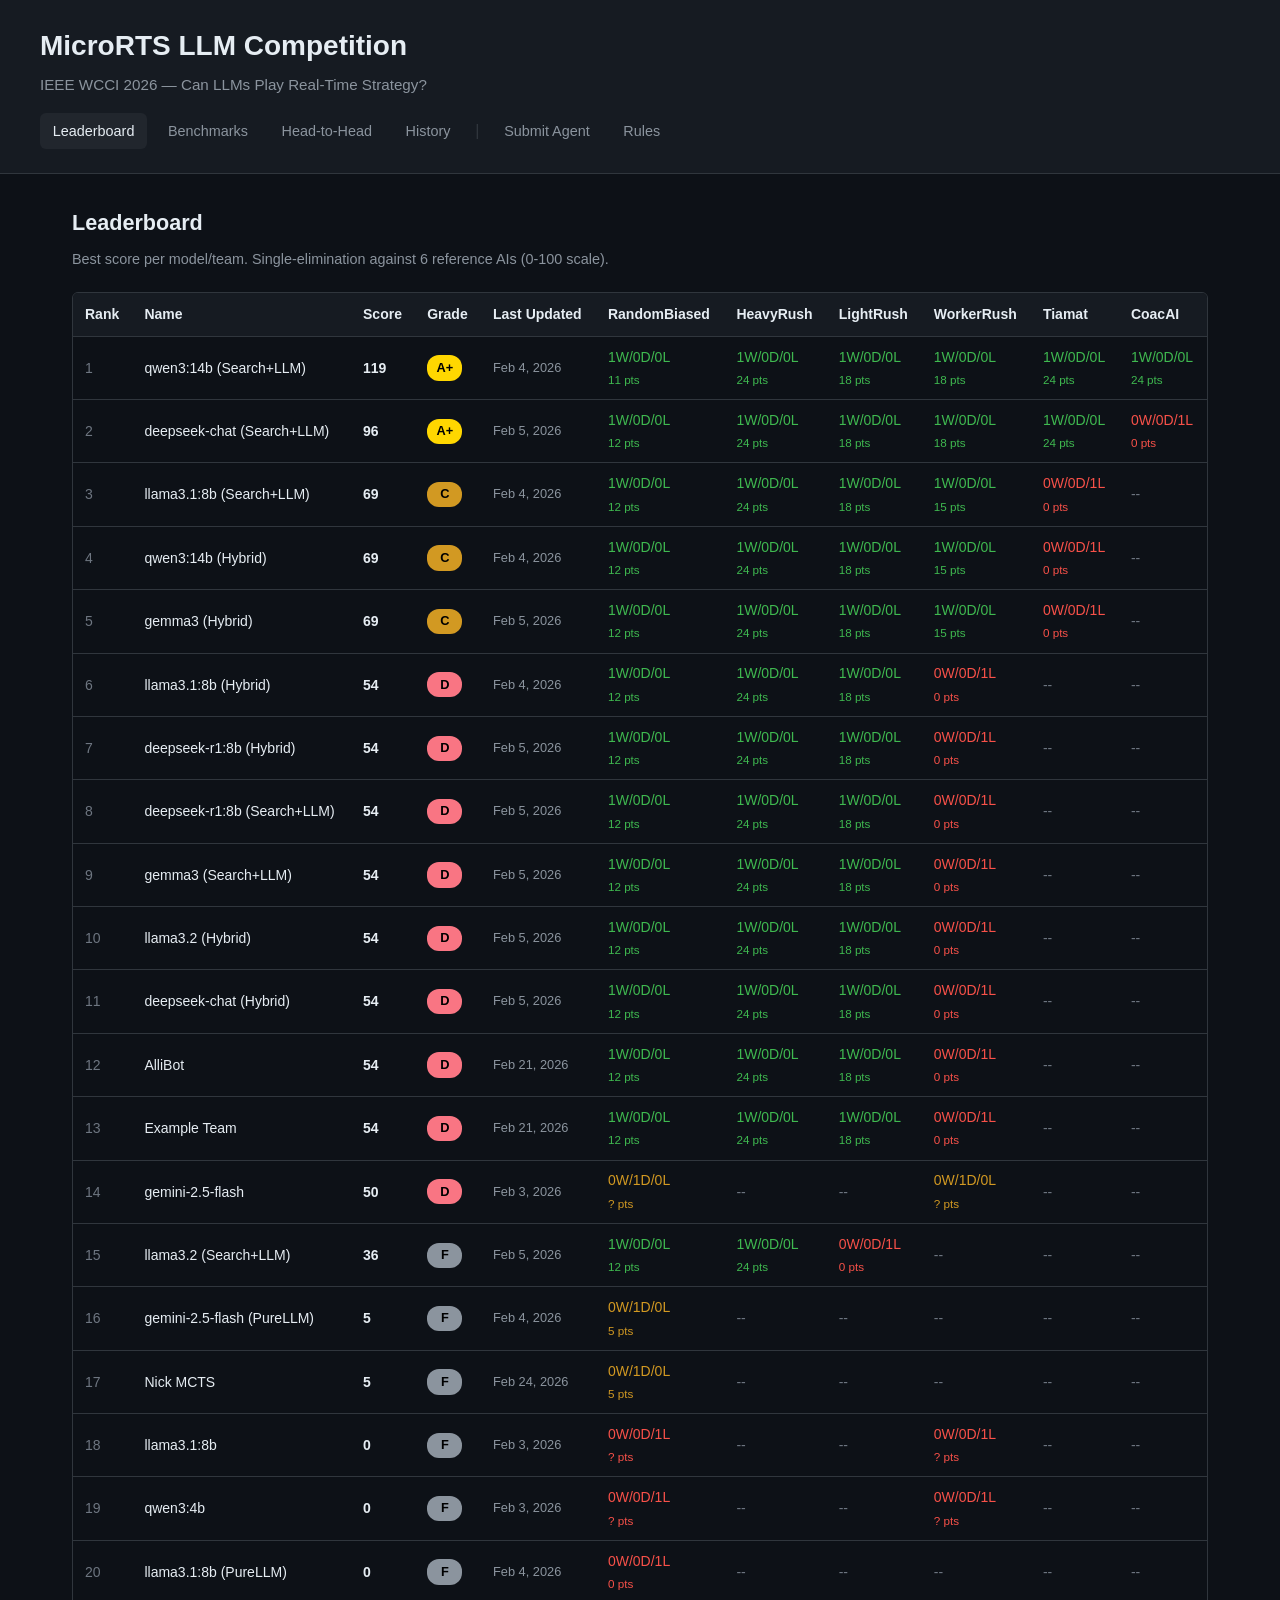
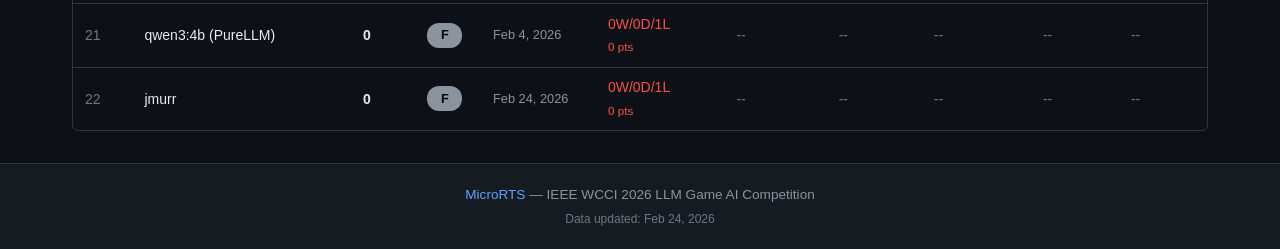
==== docs/index.html @ d6735607 "Tournament results 2026-02-24: nick-mcts and jmurr submissions - Run tournament with 4 submissions (" ====
<!DOCTYPE html>
<html lang="en">
<head>
    <meta charset="UTF-8">
    <meta name="viewport" content="width=device-width, initial-scale=1.0">
    <title>MicroRTS LLM Competition</title>
    <link rel="stylesheet" href="style.css">
</head>
<body>
    <header>
        <div class="header-content">
            <h1>MicroRTS LLM Competition</h1>
            <p class="subtitle">IEEE WCCI 2026 &mdash; Can LLMs Play Real-Time Strategy?</p>
            <nav>
                <a href="#leaderboard" class="tab active" data-tab="leaderboard">Leaderboard</a>
                <a href="#benchmarks" class="tab" data-tab="benchmarks">Benchmarks</a>
                <a href="#h2h" class="tab" data-tab="h2h">Head-to-Head</a>
                <a href="#history" class="tab" data-tab="history">History</a>
                <span class="nav-sep">|</span>
                <a href="submit.html">Submit Agent</a>
                <a href="rules.html">Rules</a>
            </nav>
        </div>
    </header>

    <main>
        <!-- Leaderboard Tab -->
        <section id="leaderboard" class="tab-content active">
            <h2>Leaderboard</h2>
            <p class="section-desc">
                Best score per model/team. Single-elimination against 6 reference AIs (0-100 scale).
            </p>
            <div class="table-container">
                <table id="leaderboard-table">
                    <thead>
                        <tr>
                            <th>Rank</th>
                            <th>Name</th>
                            <th>Score</th>
                            <th>Grade</th>
                            <th>Last Updated</th>
                            <th>RandomBiased</th>
                            <th>HeavyRush</th>
                            <th>LightRush</th>
                            <th>WorkerRush</th>
                            <th>Tiamat</th>
                            <th>CoacAI</th>
                        </tr>
                    </thead>
                    <tbody></tbody>
                </table>
            </div>
        </section>

        <!-- Benchmarks Tab -->
        <section id="benchmarks" class="tab-content">
            <h2>Benchmark Scores</h2>
            <p class="section-desc">
                All recorded benchmark runs, showing score progression over time.
            </p>
            <div class="table-container">
                <table id="benchmarks-table">
                    <thead>
                        <tr>
                            <th>Name</th>
                            <th>Score</th>
                            <th>Grade</th>
                            <th>Source</th>
                            <th>Date</th>
                        </tr>
                    </thead>
                    <tbody></tbody>
                </table>
            </div>
        </section>

        <!-- Head-to-Head Tab -->
        <section id="h2h" class="tab-content">
            <h2>Head-to-Head Matrix</h2>
            <p class="section-desc">
                Direct matchup results between agents (supplementary, does not affect benchmark scores).
            </p>
            <div class="table-container">
                <table id="h2h-table">
                    <thead></thead>
                    <tbody></tbody>
                </table>
            </div>
            <p id="h2h-empty" class="empty-msg" style="display:none;">
                No head-to-head data available yet.
            </p>
        </section>

        <!-- History Tab -->
        <section id="history" class="tab-content">
            <h2>Tournament History</h2>
            <p class="section-desc">
                Chronological record of all benchmark and tournament runs.
            </p>
            <div class="table-container">
                <table id="history-table">
                    <thead>
                        <tr>
                            <th>Date</th>
                            <th>Name</th>
                            <th>Score</th>
                            <th>Grade</th>
                            <th>Source</th>
                            <th>Map</th>
                        </tr>
                    </thead>
                    <tbody></tbody>
                </table>
            </div>
        </section>
    </main>

    <footer>
        <div class="footer-content">
            <p>
                <a href="https://github.com/drchangliu/MicroRTS/">MicroRTS</a> &mdash;
                IEEE WCCI 2026 LLM Game AI Competition
            </p>
            <p class="generated-at" id="generated-at"></p>
        </div>
    </footer>

    <script src="app.js"></script>
</body>
</html>
---- docs/style.css ----
/* MicroRTS LLM Competition - Dark Theme */

:root {
    --bg-primary: #0d1117;
    --bg-secondary: #161b22;
    --bg-tertiary: #21262d;
    --border: #30363d;
    --text-primary: #e6edf3;
    --text-secondary: #8b949e;
    --text-muted: #6e7681;
    --accent: #58a6ff;
    --accent-hover: #79c0ff;

    /* Grade colors */
    --grade-aplus: #ffd700;
    --grade-a: #3fb950;
    --grade-b: #58a6ff;
    --grade-c: #d29922;
    --grade-d: #f97583;
    --grade-f: #8b949e;

    /* Result colors */
    --win: #3fb950;
    --loss: #f85149;
    --draw: #d29922;
}

* {
    margin: 0;
    padding: 0;
    box-sizing: border-box;
}

body {
    font-family: -apple-system, BlinkMacSystemFont, "Segoe UI", Helvetica, Arial, sans-serif;
    background: var(--bg-primary);
    color: var(--text-primary);
    line-height: 1.6;
    min-height: 100vh;
    display: flex;
    flex-direction: column;
}

/* Header */
header {
    background: var(--bg-secondary);
    border-bottom: 1px solid var(--border);
    padding: 1.5rem 2rem;
}

.header-content {
    max-width: 1200px;
    margin: 0 auto;
}

header h1 {
    font-size: 1.75rem;
    font-weight: 600;
    margin-bottom: 0.25rem;
}

.subtitle {
    color: var(--text-secondary);
    font-size: 0.95rem;
    margin-bottom: 1rem;
}

nav {
    display: flex;
    gap: 0.5rem;
    align-items: center;
    flex-wrap: wrap;
}

nav a {
    color: var(--text-secondary);
    text-decoration: none;
    padding: 0.4rem 0.8rem;
    border-radius: 6px;
    font-size: 0.9rem;
    transition: background 0.15s, color 0.15s;
}

nav a:hover {
    color: var(--text-primary);
    background: var(--bg-tertiary);
}

nav a.tab.active {
    color: var(--text-primary);
    background: var(--bg-tertiary);
    font-weight: 500;
}

.nav-sep {
    color: var(--border);
    margin: 0 0.25rem;
}

/* Main */
main {
    max-width: 1200px;
    margin: 0 auto;
    padding: 2rem;
    width: 100%;
    flex: 1;
}

.tab-content {
    display: none;
}

.tab-content.active {
    display: block;
}

h2 {
    font-size: 1.35rem;
    font-weight: 600;
    margin-bottom: 0.5rem;
}

.section-desc {
    color: var(--text-secondary);
    font-size: 0.9rem;
    margin-bottom: 1.25rem;
}

/* Tables */
.table-container {
    overflow-x: auto;
    border: 1px solid var(--border);
    border-radius: 6px;
}

table {
    width: 100%;
    border-collapse: collapse;
    font-size: 0.875rem;
}

thead {
    background: var(--bg-secondary);
}

th {
    padding: 0.65rem 0.75rem;
    text-align: left;
    font-weight: 600;
    color: var(--text-primary);
    border-bottom: 1px solid var(--border);
    white-space: nowrap;
}

td {
    padding: 0.55rem 0.75rem;
    border-bottom: 1px solid var(--border);
    white-space: nowrap;
}

tbody tr:last-child td {
    border-bottom: none;
}

tbody tr:hover {
    background: var(--bg-secondary);
}

/* Grade badges */
.grade {
    display: inline-block;
    padding: 0.15rem 0.5rem;
    border-radius: 12px;
    font-weight: 600;
    font-size: 0.8rem;
    min-width: 2.2rem;
    text-align: center;
}

.grade-aplus { background: var(--grade-aplus); color: #000; }
.grade-a     { background: var(--grade-a); color: #000; }
.grade-b     { background: var(--grade-b); color: #000; }
.grade-c     { background: var(--grade-c); color: #000; }
.grade-d     { background: var(--grade-d); color: #000; }
.grade-f     { background: var(--grade-f); color: #000; }

/* Opponent result cells */
.result-win  { color: var(--win); font-weight: 500; }
.result-loss { color: var(--loss); font-weight: 500; }
.result-draw { color: var(--draw); font-weight: 500; }
.result-skip { color: var(--text-muted); }

/* Score column */
.score-cell {
    font-weight: 600;
    font-variant-numeric: tabular-nums;
}

/* Rank column */
.rank-cell {
    color: var(--text-muted);
    font-weight: 500;
}

/* Date column */
.date-cell {
    color: var(--text-secondary);
    font-size: 0.8rem;
}

/* H2H matrix */
#h2h-table th,
#h2h-table td {
    text-align: center;
    min-width: 4rem;
}

#h2h-table th:first-child,
#h2h-table td:first-child {
    text-align: left;
    font-weight: 500;
}

.h2h-self {
    background: var(--bg-tertiary);
    color: var(--text-muted);
}

/* Source badge */
.source-badge {
    display: inline-block;
    padding: 0.1rem 0.4rem;
    border-radius: 4px;
    font-size: 0.75rem;
    background: var(--bg-tertiary);
    color: var(--text-secondary);
    border: 1px solid var(--border);
}

/* Empty message */
.empty-msg {
    color: var(--text-muted);
    text-align: center;
    padding: 2rem;
    font-style: italic;
}

/* Footer */
footer {
    background: var(--bg-secondary);
    border-top: 1px solid var(--border);
    padding: 1.25rem 2rem;
    text-align: center;
}

.footer-content {
    max-width: 1200px;
    margin: 0 auto;
}

footer p {
    color: var(--text-secondary);
    font-size: 0.85rem;
}

footer a {
    color: var(--accent);
    text-decoration: none;
}

footer a:hover {
    color: var(--accent-hover);
    text-decoration: underline;
}

.generated-at {
    color: var(--text-muted);
    font-size: 0.75rem;
    margin-top: 0.25rem;
}

/* Content pages (submit, rules) */
.page-content {
    max-width: 800px;
    margin: 0 auto;
    padding: 2rem;
}

.page-content h1 {
    font-size: 1.5rem;
    margin-bottom: 1rem;
    padding-bottom: 0.5rem;
    border-bottom: 1px solid var(--border);
}

.page-content h2 {
    font-size: 1.2rem;
    margin-top: 1.5rem;
    margin-bottom: 0.75rem;
}

.page-content h3 {
    font-size: 1rem;
    margin-top: 1.25rem;
    margin-bottom: 0.5rem;
}

.page-content p,
.page-content li {
    color: var(--text-secondary);
    margin-bottom: 0.5rem;
}

.page-content ul,
.page-content ol {
    padding-left: 1.5rem;
    margin-bottom: 1rem;
}

.page-content code {
    background: var(--bg-tertiary);
    padding: 0.15rem 0.35rem;
    border-radius: 4px;
    font-size: 0.85em;
    color: var(--accent);
}

.page-content pre {
    background: var(--bg-tertiary);
    border: 1px solid var(--border);
    border-radius: 6px;
    padding: 1rem;
    overflow-x: auto;
    margin-bottom: 1rem;
}

.page-content pre code {
    background: none;
    padding: 0;
    color: var(--text-primary);
}

.page-content table {
    margin-bottom: 1rem;
    border: 1px solid var(--border);
    border-radius: 6px;
    overflow: hidden;
}

.back-link {
    display: inline-block;
    margin-bottom: 1rem;
    color: var(--accent);
    text-decoration: none;
    font-size: 0.9rem;
}

.back-link:hover {
    text-decoration: underline;
}

/* Responsive */
@media (max-width: 768px) {
    header {
        padding: 1rem;
    }

    header h1 {
        font-size: 1.35rem;
    }

    main {
        padding: 1rem;
    }

    nav {
        gap: 0.25rem;
    }

    nav a {
        padding: 0.3rem 0.5rem;
        font-size: 0.8rem;
    }

    .page-content {
        padding: 1rem;
    }
}
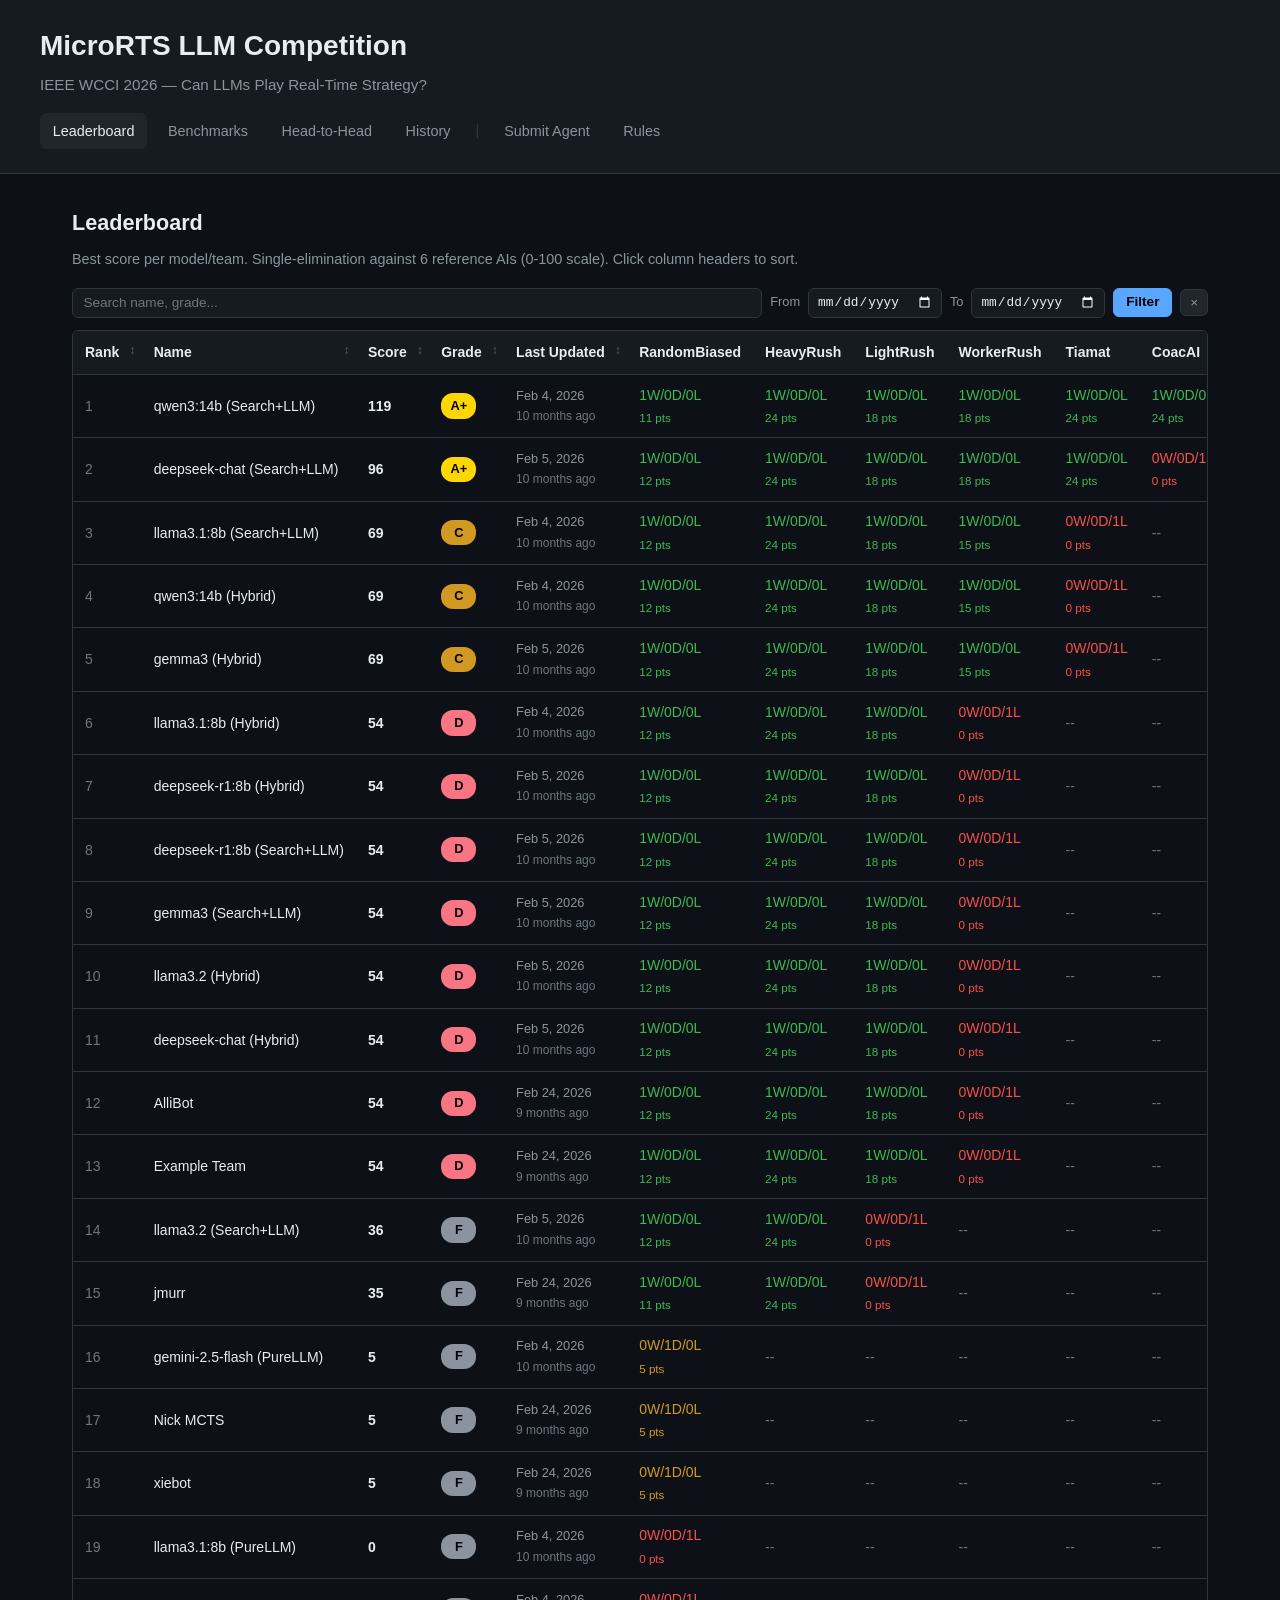
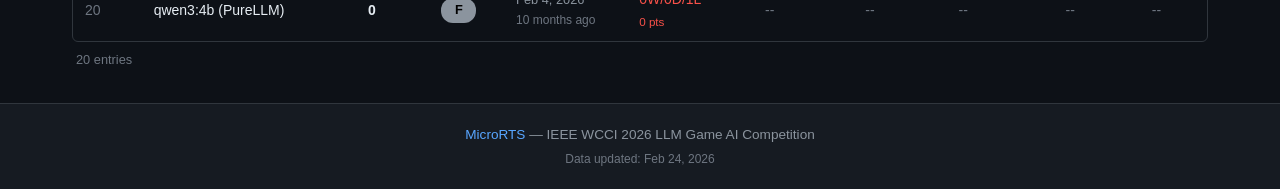
==== commit 4d1a760b: "Fix interactive leaderboard: sort, search, and filter now work - Move event handler attachment befor" ====
--- a/docs/index.html
+++ b/docs/index.html
@@ -29,16 +29,26 @@
             <h2>Leaderboard</h2>
             <p class="section-desc">
                 Best score per model/team. Single-elimination against 6 reference AIs (0-100 scale).
+                Click column headers to sort.
             </p>
+            <div class="toolbar">
+                <input type="text" id="leaderboard-search" class="search-input" placeholder="Search name, grade...">
+                <label class="date-label">From</label>
+                <input type="date" id="leaderboard-date-from" class="date-input">
+                <label class="date-label">To</label>
+                <input type="date" id="leaderboard-date-to" class="date-input">
+                <button id="leaderboard-filter-btn" class="btn-filter">Filter</button>
+                <button id="leaderboard-date-clear" class="btn-clear" title="Clear filters">&times;</button>
+            </div>
             <div class="table-container">
-                <table id="leaderboard-table">
+                <table id="leaderboard-table" class="sortable">
                     <thead>
                         <tr>
-                            <th>Rank</th>
-                            <th>Name</th>
-                            <th>Score</th>
-                            <th>Grade</th>
-                            <th>Last Updated</th>
+                            <th data-sort="rank" data-type="number">Rank</th>
+                            <th data-sort="name" data-type="string">Name</th>
+                            <th data-sort="score" data-type="number">Score</th>
+                            <th data-sort="grade" data-type="grade">Grade</th>
+                            <th data-sort="date" data-type="date">Last Updated</th>
                             <th>RandomBiased</th>
                             <th>HeavyRush</th>
                             <th>LightRush</th>
@@ -50,6 +60,7 @@
                     <tbody></tbody>
                 </table>
             </div>
+            <p class="result-count" id="leaderboard-count"></p>
         </section>
 
         <!-- Benchmarks Tab -->
@@ -57,21 +68,32 @@
             <h2>Benchmark Scores</h2>
             <p class="section-desc">
                 All recorded benchmark runs, showing score progression over time.
+                Click column headers to sort.
             </p>
+            <div class="toolbar">
+                <input type="text" id="benchmarks-search" class="search-input" placeholder="Search name, source, grade...">
+                <label class="date-label">From</label>
+                <input type="date" id="benchmarks-date-from" class="date-input">
+                <label class="date-label">To</label>
+                <input type="date" id="benchmarks-date-to" class="date-input">
+                <button id="benchmarks-filter-btn" class="btn-filter">Filter</button>
+                <button id="benchmarks-date-clear" class="btn-clear" title="Clear filters">&times;</button>
+            </div>
             <div class="table-container">
-                <table id="benchmarks-table">
+                <table id="benchmarks-table" class="sortable">
                     <thead>
                         <tr>
-                            <th>Name</th>
-                            <th>Score</th>
-                            <th>Grade</th>
-                            <th>Source</th>
-                            <th>Date</th>
+                            <th data-sort="name" data-type="string">Name</th>
+                            <th data-sort="score" data-type="number">Score</th>
+                            <th data-sort="grade" data-type="grade">Grade</th>
+                            <th data-sort="source" data-type="string">Source</th>
+                            <th data-sort="date" data-type="date">Date</th>
                         </tr>
                     </thead>
                     <tbody></tbody>
                 </table>
             </div>
+            <p class="result-count" id="benchmarks-count"></p>
         </section>
 
         <!-- Head-to-Head Tab -->
@@ -96,22 +118,33 @@
             <h2>Tournament History</h2>
             <p class="section-desc">
                 Chronological record of all benchmark and tournament runs.
+                Click column headers to sort.
             </p>
+            <div class="toolbar">
+                <input type="text" id="history-search" class="search-input" placeholder="Search name, source, map...">
+                <label class="date-label">From</label>
+                <input type="date" id="history-date-from" class="date-input">
+                <label class="date-label">To</label>
+                <input type="date" id="history-date-to" class="date-input">
+                <button id="history-filter-btn" class="btn-filter">Filter</button>
+                <button id="history-date-clear" class="btn-clear" title="Clear filters">&times;</button>
+            </div>
             <div class="table-container">
-                <table id="history-table">
+                <table id="history-table" class="sortable">
                     <thead>
                         <tr>
-                            <th>Date</th>
-                            <th>Name</th>
-                            <th>Score</th>
-                            <th>Grade</th>
-                            <th>Source</th>
-                            <th>Map</th>
+                            <th data-sort="date" data-type="date">Date</th>
+                            <th data-sort="name" data-type="string">Name</th>
+                            <th data-sort="score" data-type="number">Score</th>
+                            <th data-sort="grade" data-type="grade">Grade</th>
+                            <th data-sort="source" data-type="string">Source</th>
+                            <th data-sort="map" data-type="string">Map</th>
                         </tr>
                     </thead>
                     <tbody></tbody>
                 </table>
             </div>
+            <p class="result-count" id="history-count"></p>
         </section>
     </main>
 
--- a/docs/style.css
+++ b/docs/style.css
@@ -123,7 +123,104 @@
 .section-desc {
     color: var(--text-secondary);
     font-size: 0.9rem;
-    margin-bottom: 1.25rem;
+    margin-bottom: 1rem;
+}
+
+/* Toolbar: search + date filter on one line */
+.toolbar {
+    display: flex;
+    gap: 0.5rem;
+    align-items: center;
+    margin-bottom: 0.75rem;
+    flex-wrap: nowrap;
+}
+
+.search-input {
+    flex: 1 1 200px;
+    min-width: 120px;
+    padding: 0.4rem 0.65rem;
+    background: var(--bg-secondary);
+    border: 1px solid var(--border);
+    border-radius: 6px;
+    color: var(--text-primary);
+    font-size: 0.85rem;
+    outline: none;
+    transition: border-color 0.15s;
+}
+
+.search-input:focus {
+    border-color: var(--accent);
+}
+
+.search-input::placeholder {
+    color: var(--text-muted);
+}
+
+.date-label {
+    color: var(--text-secondary);
+    font-size: 0.8rem;
+    flex-shrink: 0;
+}
+
+.date-input {
+    padding: 0.35rem 0.5rem;
+    background: var(--bg-secondary);
+    border: 1px solid var(--border);
+    border-radius: 6px;
+    color: var(--text-primary);
+    font-size: 0.8rem;
+    outline: none;
+    color-scheme: dark;
+    flex-shrink: 0;
+}
+
+.date-input:focus {
+    border-color: var(--accent);
+}
+
+.btn-filter {
+    background: var(--accent);
+    border: 1px solid var(--accent);
+    border-radius: 6px;
+    color: #000;
+    cursor: pointer;
+    padding: 0.35rem 0.75rem;
+    font-size: 0.85rem;
+    font-weight: 600;
+    line-height: 1.2;
+    flex-shrink: 0;
+    transition: background 0.15s;
+}
+
+.btn-filter:hover {
+    background: var(--accent-hover);
+    border-color: var(--accent-hover);
+}
+
+.btn-clear {
+    background: var(--bg-tertiary);
+    border: 1px solid var(--border);
+    border-radius: 6px;
+    color: var(--text-secondary);
+    cursor: pointer;
+    padding: 0.35rem 0.55rem;
+    font-size: 0.85rem;
+    line-height: 1;
+    flex-shrink: 0;
+    transition: background 0.15s, color 0.15s;
+}
+
+.btn-clear:hover {
+    background: var(--border);
+    color: var(--text-primary);
+}
+
+/* Result count */
+.result-count {
+    color: var(--text-muted);
+    font-size: 0.8rem;
+    margin-top: 0.5rem;
+    padding-left: 0.25rem;
 }
 
 /* Tables */
@@ -150,6 +247,39 @@
     color: var(--text-primary);
     border-bottom: 1px solid var(--border);
     white-space: nowrap;
+}
+
+/* Sortable column headers */
+th[data-sort] {
+    cursor: pointer;
+    user-select: none;
+    position: relative;
+    padding-right: 1.4rem;
+    transition: color 0.15s;
+}
+
+th[data-sort]:hover {
+    color: var(--accent);
+}
+
+th[data-sort]::after {
+    content: '\2195';
+    position: absolute;
+    right: 0.4rem;
+    opacity: 0.3;
+    font-size: 0.75rem;
+}
+
+th[data-sort].sort-asc::after {
+    content: '\2191';
+    opacity: 0.9;
+    color: var(--accent);
+}
+
+th[data-sort].sort-desc::after {
+    content: '\2193';
+    opacity: 0.9;
+    color: var(--accent);
 }
 
 td {
@@ -208,6 +338,11 @@
     font-size: 0.8rem;
 }
 
+.date-cell .time-ago {
+    color: var(--text-muted);
+    font-size: 0.75rem;
+}
+
 /* H2H matrix */
 #h2h-table th,
 #h2h-table td {
@@ -385,4 +520,13 @@
     .page-content {
         padding: 1rem;
     }
-}
+
+    .toolbar {
+        flex-wrap: wrap;
+    }
+
+    .search-input {
+        flex-basis: 100%;
+        min-width: 0;
+    }
+}
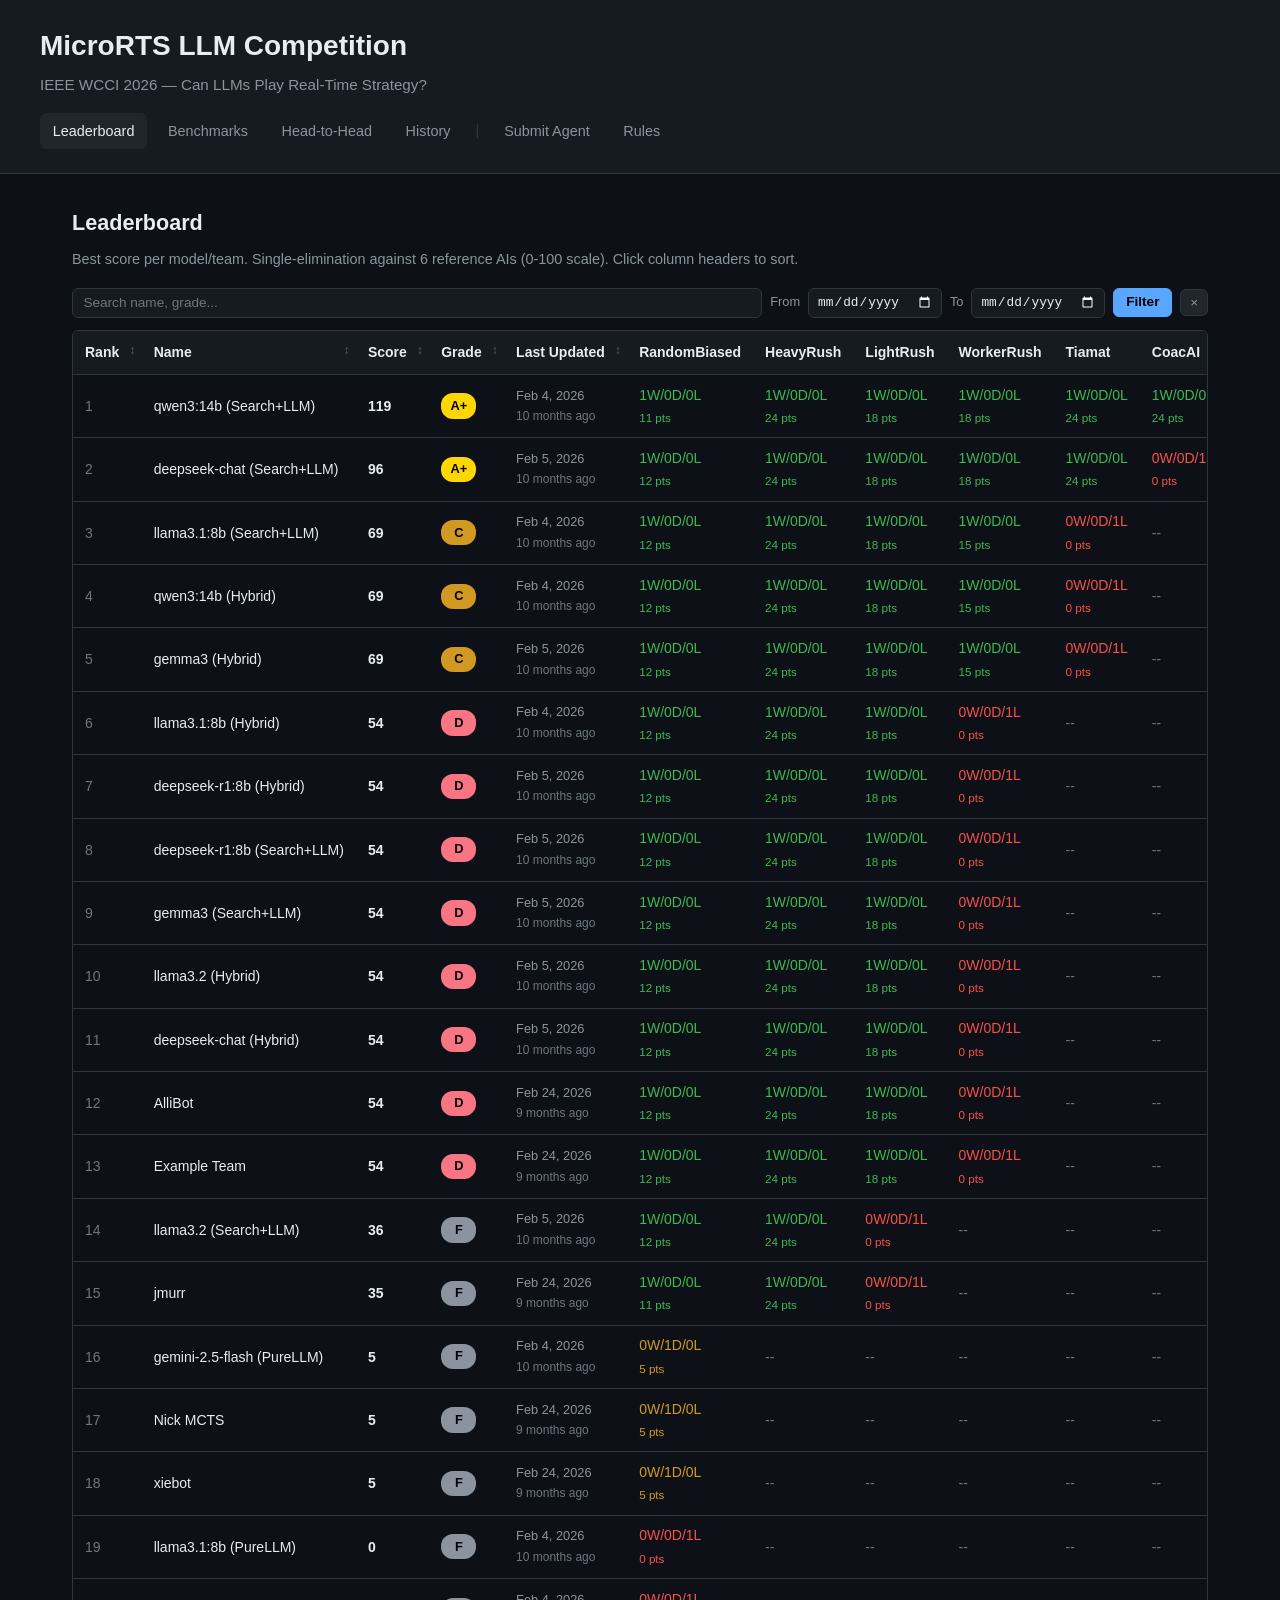
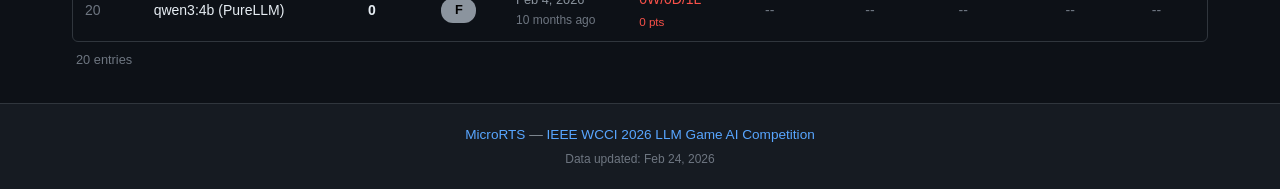
==== commit 3e42cc35: "Add live Submission Status tab and link footer to COMPETITION.md - submit.html: new "Submission Stat" ====
--- a/docs/index.html
+++ b/docs/index.html
@@ -152,7 +152,7 @@
         <div class="footer-content">
             <p>
                 <a href="https://github.com/drchangliu/MicroRTS/">MicroRTS</a> &mdash;
-                IEEE WCCI 2026 LLM Game AI Competition
+                <a href="https://github.com/drchangliu/MicroRTS/blob/master/COMPETITION.md">IEEE WCCI 2026 LLM Game AI Competition</a>
             </p>
             <p class="generated-at" id="generated-at"></p>
         </div>
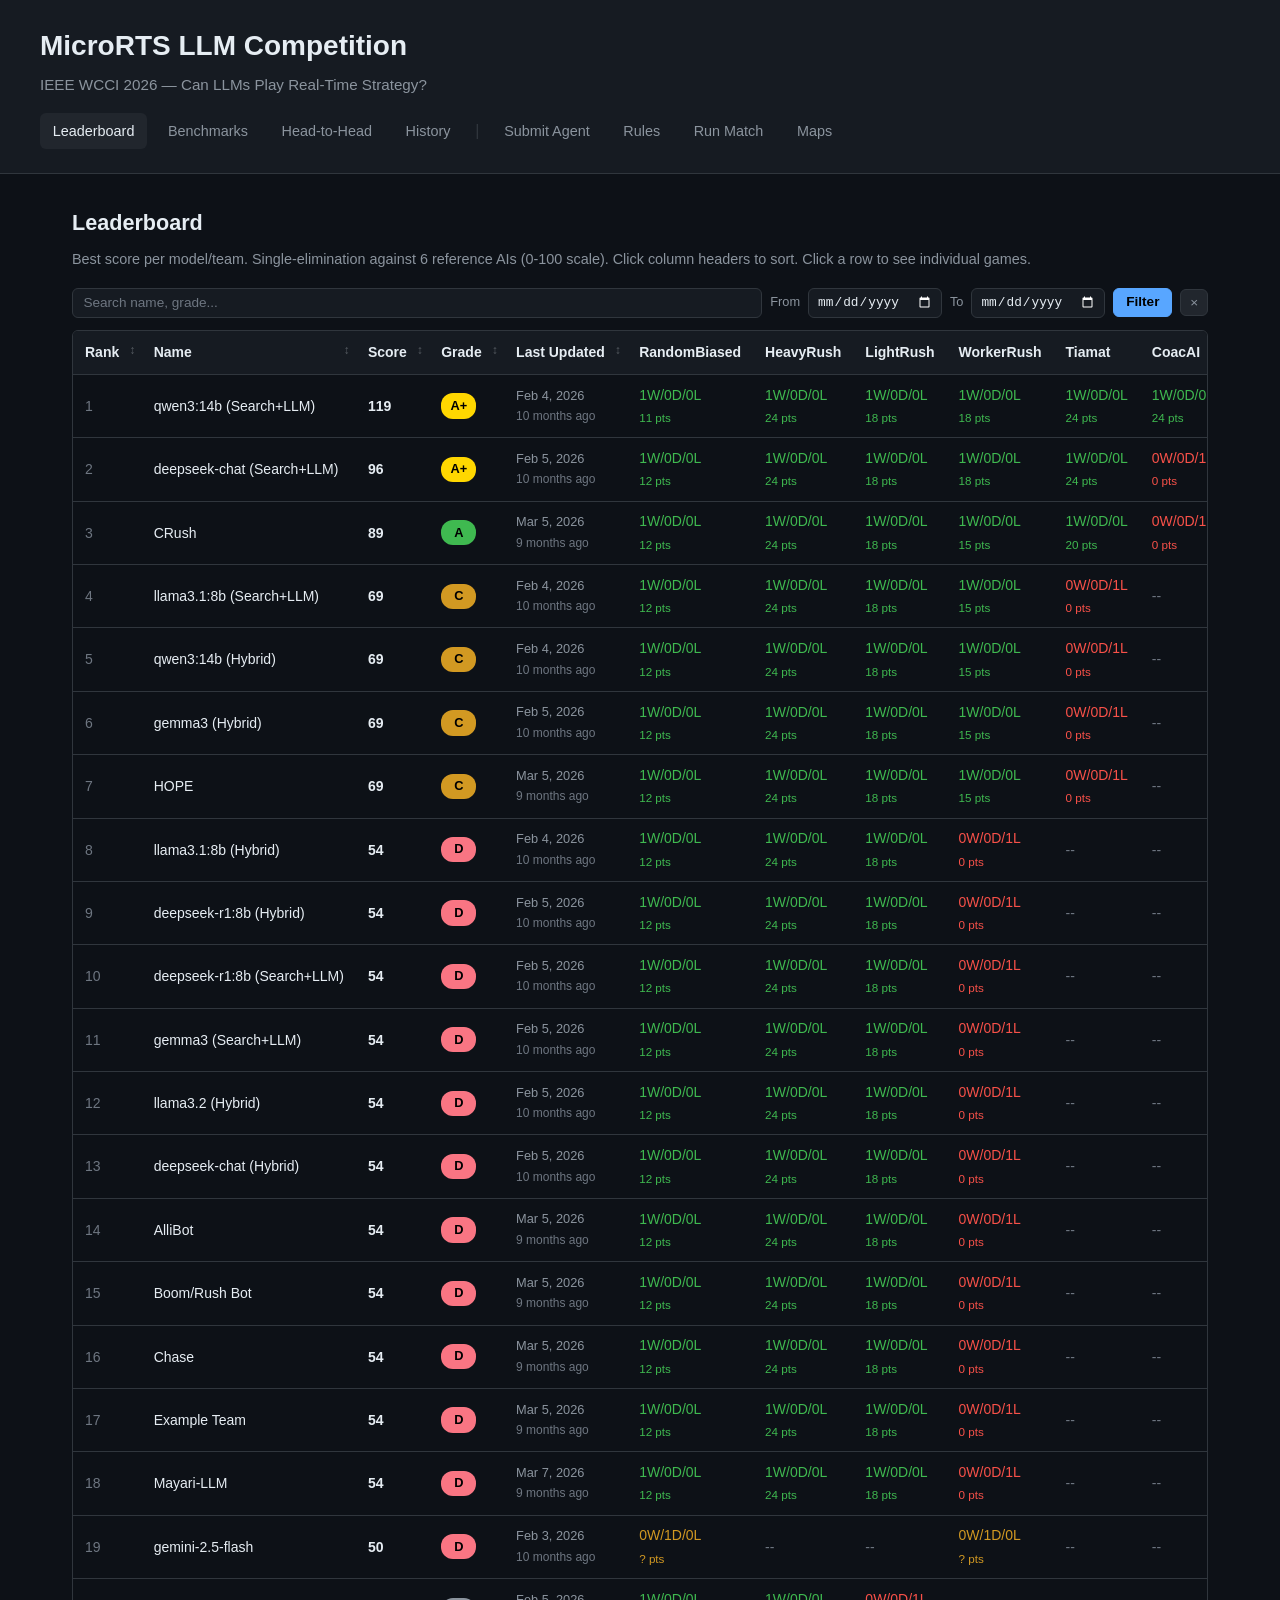
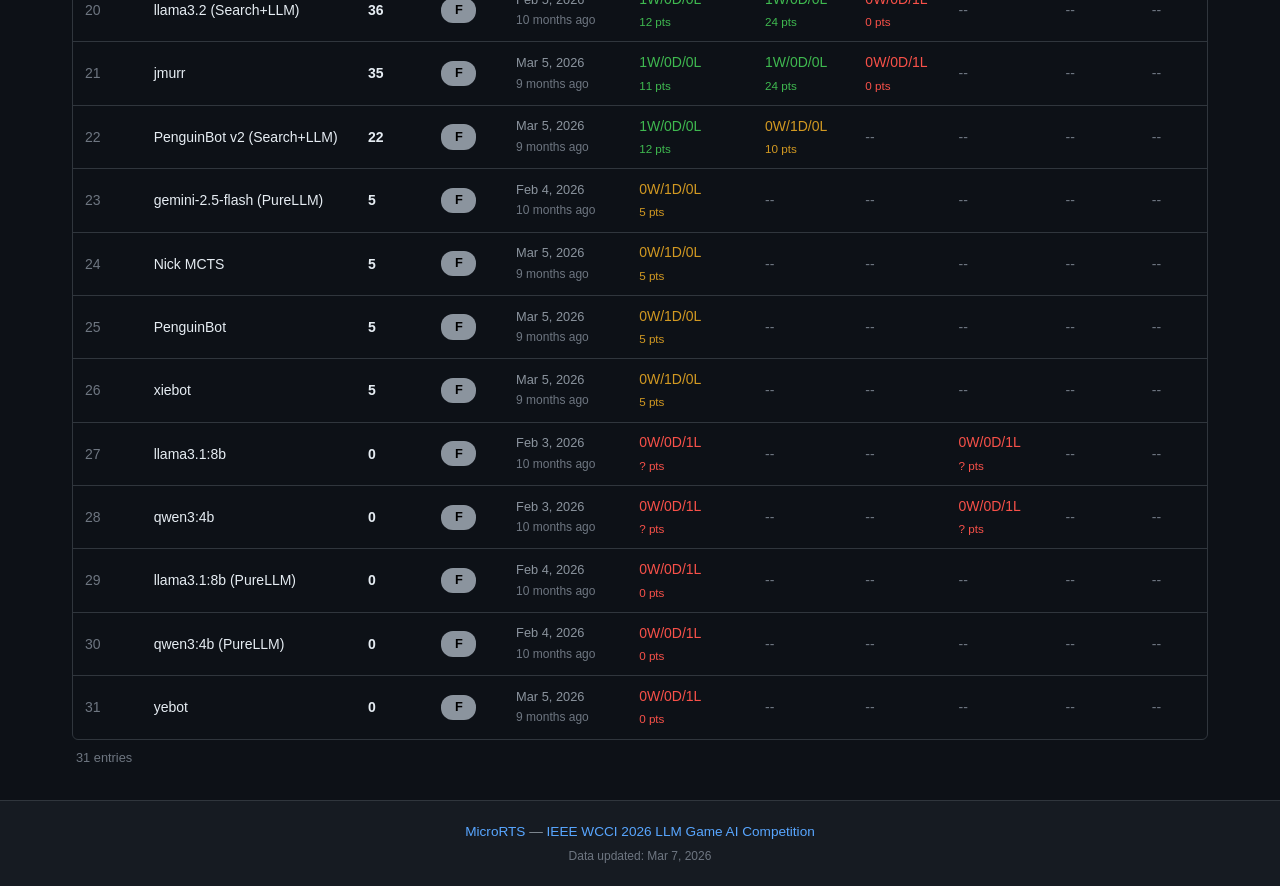
==== commit c001abcc: "Merge branch 'drchangliu:master' into master" ====
--- a/docs/index.html
+++ b/docs/index.html
@@ -19,6 +19,8 @@
                 <span class="nav-sep">|</span>
                 <a href="submit.html">Submit Agent</a>
                 <a href="rules.html">Rules</a>
+                <a href="match.html">Run Match</a>
+                <a href="maps.html">Maps</a>
             </nav>
         </div>
     </header>
@@ -29,7 +31,7 @@
             <h2>Leaderboard</h2>
             <p class="section-desc">
                 Best score per model/team. Single-elimination against 6 reference AIs (0-100 scale).
-                Click column headers to sort.
+                Click column headers to sort. Click a row to see individual games.
             </p>
             <div class="toolbar">
                 <input type="text" id="leaderboard-search" class="search-input" placeholder="Search name, grade...">
@@ -68,7 +70,7 @@
             <h2>Benchmark Scores</h2>
             <p class="section-desc">
                 All recorded benchmark runs, showing score progression over time.
-                Click column headers to sort.
+                Click column headers to sort. Click a row to see individual games.
             </p>
             <div class="toolbar">
                 <input type="text" id="benchmarks-search" class="search-input" placeholder="Search name, source, grade...">
@@ -118,7 +120,7 @@
             <h2>Tournament History</h2>
             <p class="section-desc">
                 Chronological record of all benchmark and tournament runs.
-                Click column headers to sort.
+                Click column headers to sort. Click a row to see individual games.
             </p>
             <div class="toolbar">
                 <input type="text" id="history-search" class="search-input" placeholder="Search name, source, map...">
--- a/docs/style.css
+++ b/docs/style.css
@@ -361,6 +361,104 @@
     color: var(--text-muted);
 }
 
+/* Clickable table rows (leaderboard, benchmarks, history tables only) */
+#leaderboard-table tbody tr,
+#benchmarks-table tbody tr,
+#history-table tbody tr {
+    cursor: pointer;
+    transition: background 0.15s;
+}
+
+tr.detail-row {
+    cursor: default;
+}
+
+tr.detail-row td {
+    padding: 0;
+    border-bottom: 1px solid var(--border);
+}
+
+tr.detail-row:hover {
+    background: inherit;
+}
+
+tr.active-row {
+    background: var(--bg-secondary);
+}
+
+/* Detail panel (expanded below a clicked row) */
+.detail-panel {
+    background: var(--bg-tertiary);
+    border: 1px solid var(--border);
+    border-radius: 6px;
+    padding: 1rem 1.25rem;
+    margin: 0.5rem 0.75rem;
+}
+
+.detail-panel h4 {
+    margin: 0 0 0.75rem 0;
+    font-size: 0.9rem;
+    color: var(--text-secondary);
+}
+
+.game-cards {
+    display: flex;
+    flex-wrap: wrap;
+    gap: 0.75rem;
+}
+
+.game-card {
+    background: var(--bg-secondary);
+    border: 1px solid var(--border);
+    border-radius: 6px;
+    padding: 0.75rem 1rem;
+    min-width: 160px;
+    flex: 0 1 auto;
+}
+
+.game-card .opponent-name {
+    font-weight: 600;
+    font-size: 0.85rem;
+    margin-bottom: 0.35rem;
+}
+
+.game-card .result-badge {
+    display: inline-block;
+    padding: 0.1rem 0.4rem;
+    border-radius: 4px;
+    font-size: 0.75rem;
+    font-weight: 600;
+    margin-bottom: 0.35rem;
+}
+
+.game-card .result-badge.badge-win { background: var(--win); color: #000; }
+.game-card .result-badge.badge-loss { background: var(--loss); color: #000; }
+.game-card .result-badge.badge-draw { background: var(--draw); color: #000; }
+.game-card .result-badge.badge-skip { background: var(--bg-tertiary); color: var(--text-muted); }
+
+.game-card .game-pts {
+    font-size: 0.8rem;
+    color: var(--text-secondary);
+    margin-bottom: 0.5rem;
+}
+
+.replay-btn {
+    display: inline-block;
+    padding: 0.25rem 0.6rem;
+    background: var(--accent);
+    color: #000;
+    border-radius: 4px;
+    font-size: 0.75rem;
+    font-weight: 600;
+    text-decoration: none;
+    transition: background 0.15s;
+}
+
+.replay-btn:hover {
+    background: var(--accent-hover);
+    text-decoration: none;
+}
+
 /* Source badge */
 .source-badge {
     display: inline-block;
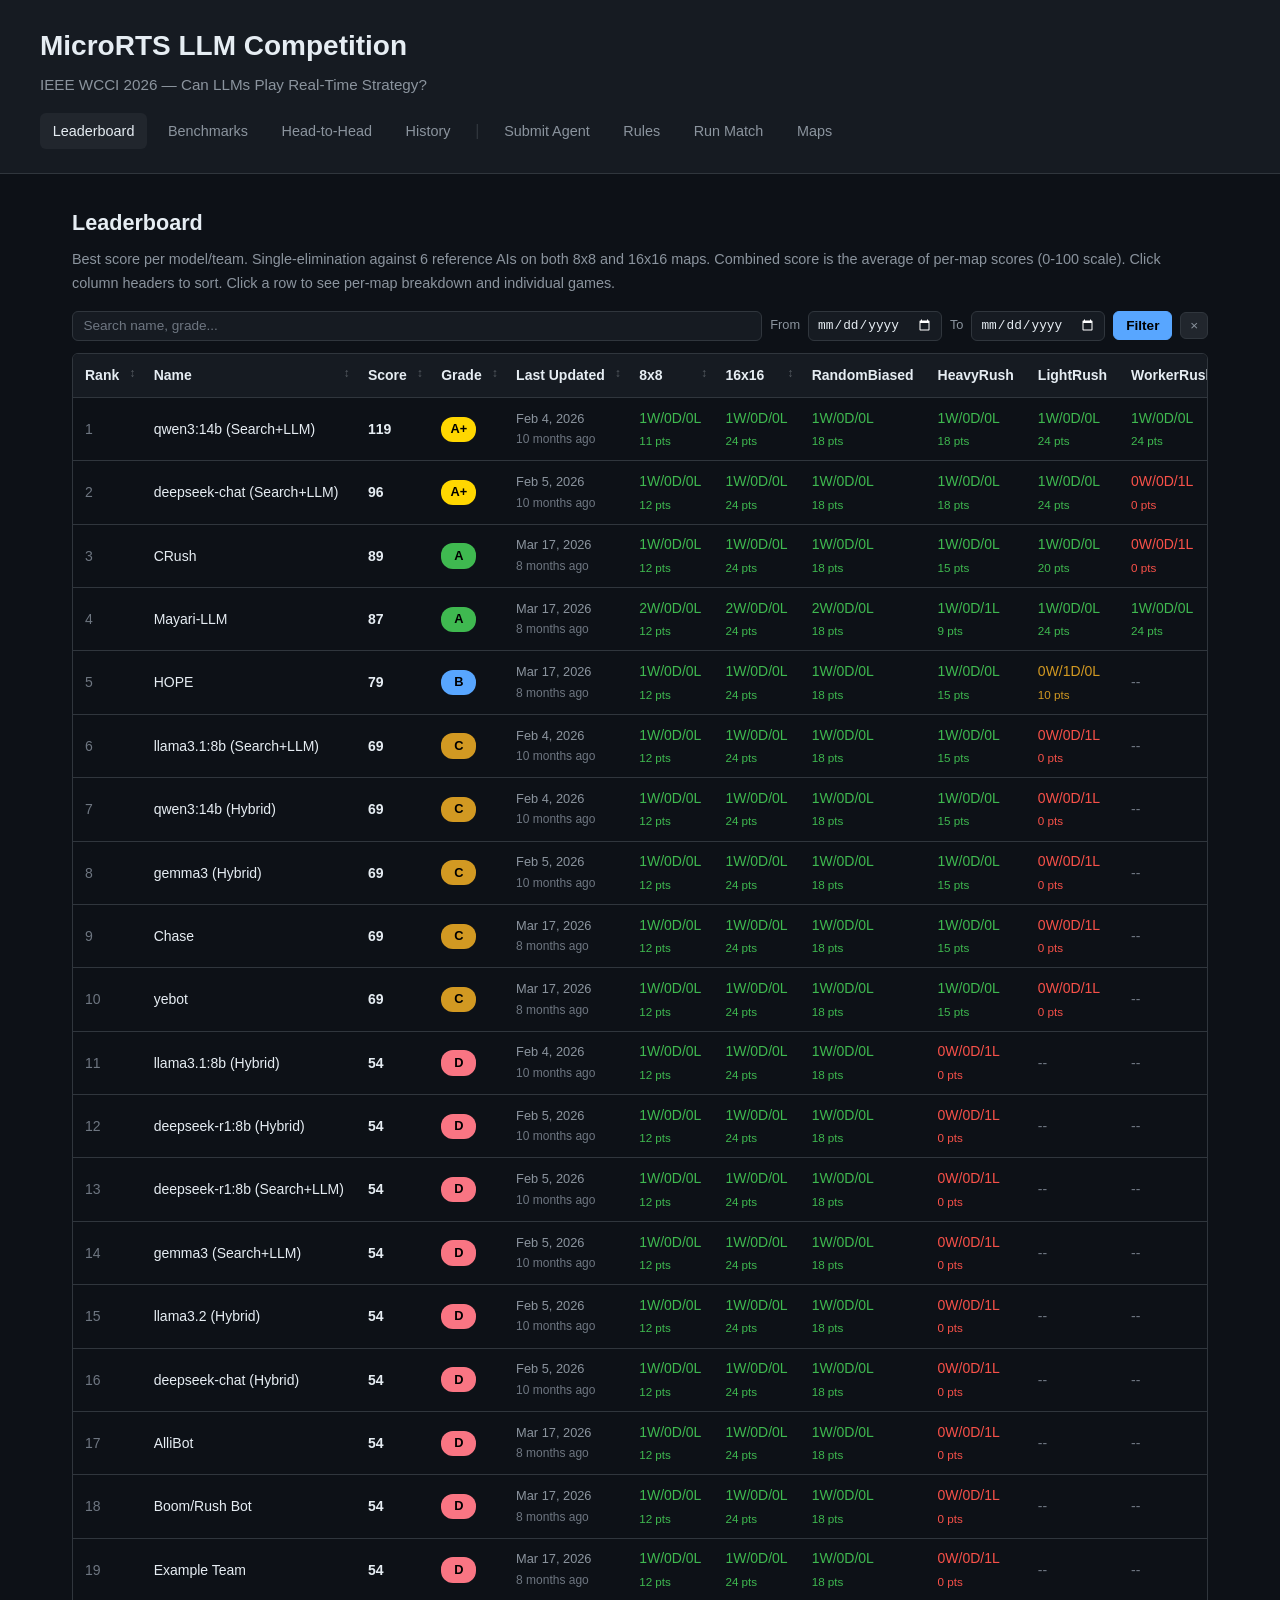
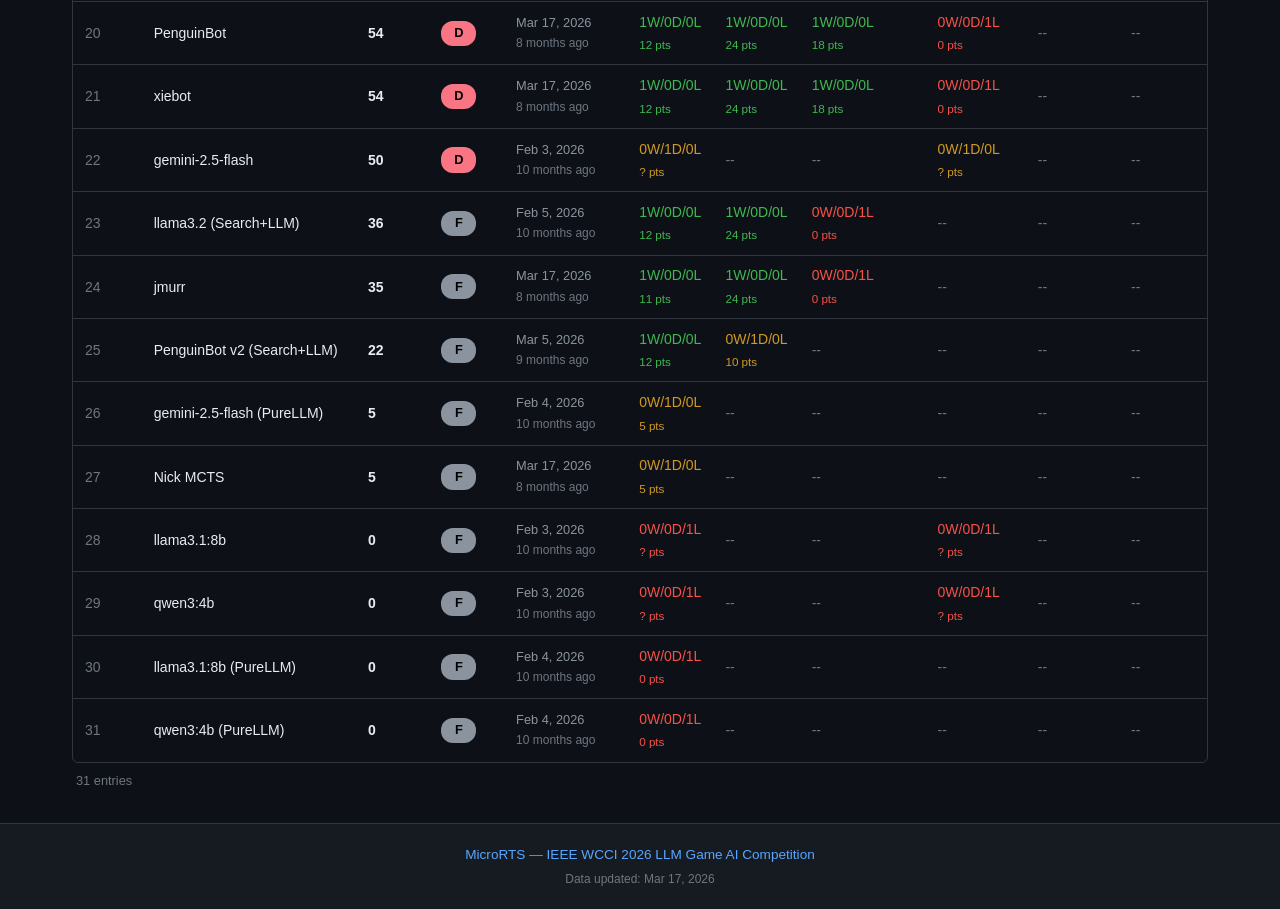
==== commit 802bb9c7: "Add cache-busting version to app.js script tag Ensures browsers load the updated app.js with per-map" ====
--- a/docs/index.html
+++ b/docs/index.html
@@ -30,8 +30,9 @@
         <section id="leaderboard" class="tab-content active">
             <h2>Leaderboard</h2>
             <p class="section-desc">
-                Best score per model/team. Single-elimination against 6 reference AIs (0-100 scale).
-                Click column headers to sort. Click a row to see individual games.
+                Best score per model/team. Single-elimination against 6 reference AIs on both 8x8 and 16x16 maps.
+                Combined score is the average of per-map scores (0-100 scale).
+                Click column headers to sort. Click a row to see per-map breakdown and individual games.
             </p>
             <div class="toolbar">
                 <input type="text" id="leaderboard-search" class="search-input" placeholder="Search name, grade...">
@@ -51,6 +52,8 @@
                             <th data-sort="score" data-type="number">Score</th>
                             <th data-sort="grade" data-type="grade">Grade</th>
                             <th data-sort="date" data-type="date">Last Updated</th>
+                            <th data-sort="score_8x8" data-type="number">8x8</th>
+                            <th data-sort="score_16x16" data-type="number">16x16</th>
                             <th>RandomBiased</th>
                             <th>HeavyRush</th>
                             <th>LightRush</th>
@@ -123,7 +126,7 @@
                 Click column headers to sort. Click a row to see individual games.
             </p>
             <div class="toolbar">
-                <input type="text" id="history-search" class="search-input" placeholder="Search name, source, map...">
+                <input type="text" id="history-search" class="search-input" placeholder="Search name, source...">
                 <label class="date-label">From</label>
                 <input type="date" id="history-date-from" class="date-input">
                 <label class="date-label">To</label>
@@ -140,7 +143,8 @@
                             <th data-sort="score" data-type="number">Score</th>
                             <th data-sort="grade" data-type="grade">Grade</th>
                             <th data-sort="source" data-type="string">Source</th>
-                            <th data-sort="map" data-type="string">Map</th>
+                            <th data-sort="score_8x8" data-type="number">8x8</th>
+                            <th data-sort="score_16x16" data-type="number">16x16</th>
                         </tr>
                     </thead>
                     <tbody></tbody>
@@ -160,6 +164,6 @@
         </div>
     </footer>
 
-    <script src="app.js"></script>
+    <script src="app.js?v=2"></script>
 </body>
 </html>
